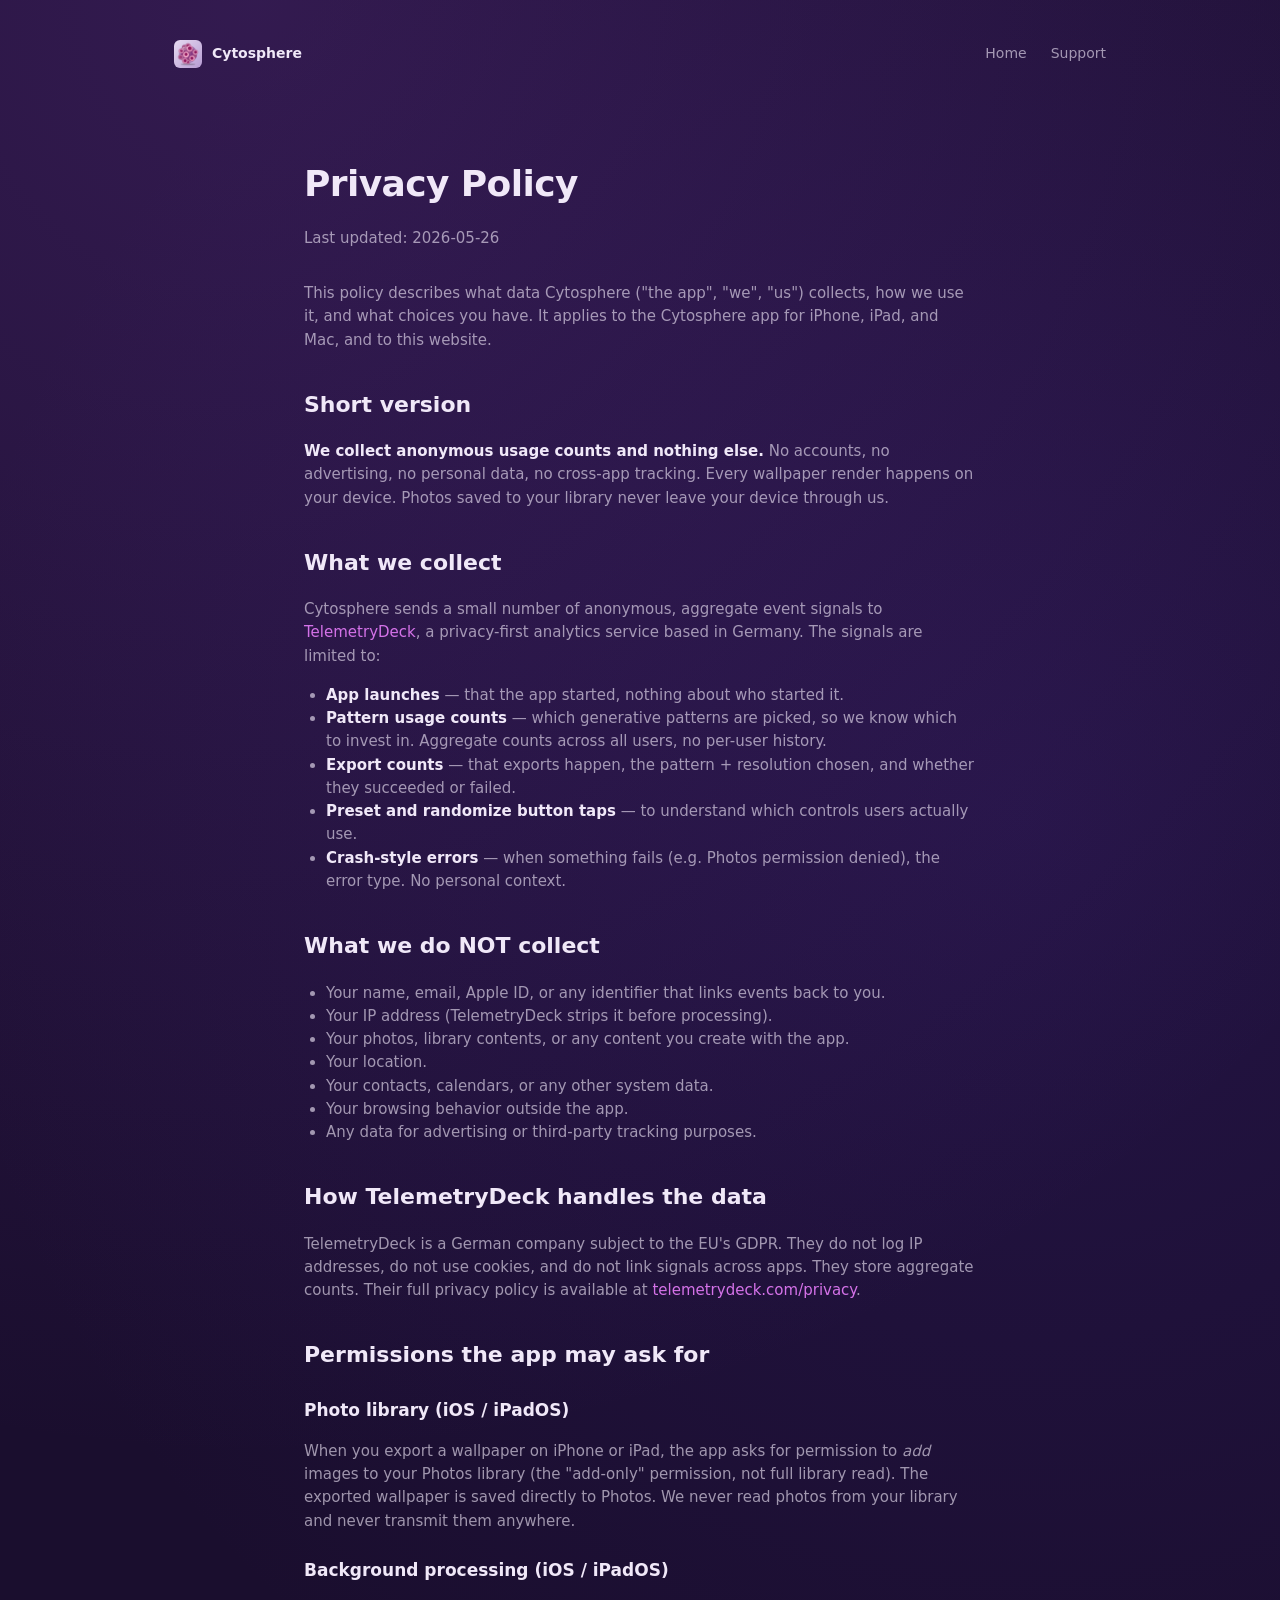
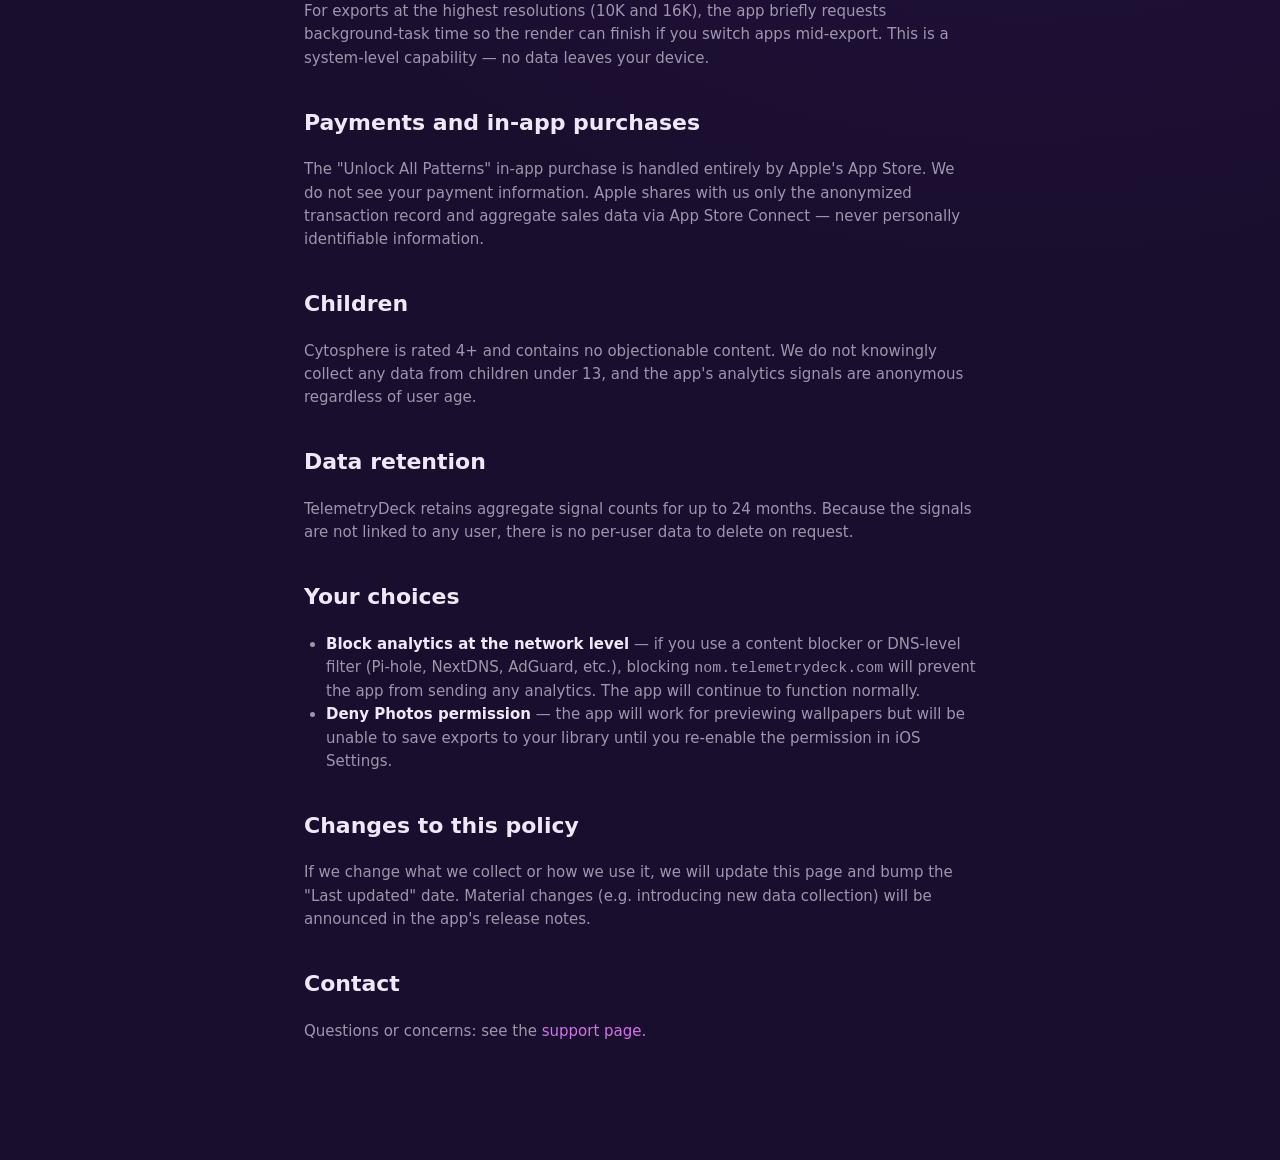
==== docs/privacy.html @ 8c1892de "Initial commit: Cytosphere v1.0 - 12 generative wallpaper patterns - Native SwiftUI app for iOS and " ====
<!DOCTYPE html>
<html lang="en">
<head>
    <meta charset="UTF-8">
    <meta name="viewport" content="width=device-width, initial-scale=1.0">
    <title>Privacy Policy — Cytosphere</title>
    <meta name="description" content="Cytosphere's privacy policy. We collect anonymous usage counts and nothing else.">
    <meta name="theme-color" content="#1a0e2e">
    <link rel="icon" type="image/png" href="assets/icon.png">
    <link rel="stylesheet" href="style.css">
</head>
<body>

<div class="container">
    <nav class="nav">
        <a class="nav-brand" href="index.html" style="color: var(--text); text-decoration: none;">
            <img src="assets/icon.png" alt="Cytosphere icon">
            <span>Cytosphere</span>
        </a>
        <div class="nav-links">
            <a href="index.html">Home</a>
            <a href="support.html">Support</a>
        </div>
    </nav>
</div>

<article class="doc">
    <h1>Privacy Policy</h1>
    <p class="doc-meta">Last updated: 2026-05-26</p>

    <p>This policy describes what data Cytosphere ("the app", "we", "us") collects, how we use it, and what choices you have. It applies to the Cytosphere app for iPhone, iPad, and Mac, and to this website.</p>

    <h2>Short version</h2>
    <p><strong>We collect anonymous usage counts and nothing else.</strong> No accounts, no advertising, no personal data, no cross-app tracking. Every wallpaper render happens on your device. Photos saved to your library never leave your device through us.</p>

    <h2>What we collect</h2>
    <p>Cytosphere sends a small number of anonymous, aggregate event signals to <a href="https://telemetrydeck.com">TelemetryDeck</a>, a privacy-first analytics service based in Germany. The signals are limited to:</p>
    <ul>
        <li><strong>App launches</strong> — that the app started, nothing about who started it.</li>
        <li><strong>Pattern usage counts</strong> — which generative patterns are picked, so we know which to invest in. Aggregate counts across all users, no per-user history.</li>
        <li><strong>Export counts</strong> — that exports happen, the pattern + resolution chosen, and whether they succeeded or failed.</li>
        <li><strong>Preset and randomize button taps</strong> — to understand which controls users actually use.</li>
        <li><strong>Crash-style errors</strong> — when something fails (e.g. Photos permission denied), the error type. No personal context.</li>
    </ul>

    <h2>What we do NOT collect</h2>
    <ul>
        <li>Your name, email, Apple ID, or any identifier that links events back to you.</li>
        <li>Your IP address (TelemetryDeck strips it before processing).</li>
        <li>Your photos, library contents, or any content you create with the app.</li>
        <li>Your location.</li>
        <li>Your contacts, calendars, or any other system data.</li>
        <li>Your browsing behavior outside the app.</li>
        <li>Any data for advertising or third-party tracking purposes.</li>
    </ul>

    <h2>How TelemetryDeck handles the data</h2>
    <p>TelemetryDeck is a German company subject to the EU's GDPR. They do not log IP addresses, do not use cookies, and do not link signals across apps. They store aggregate counts. Their full privacy policy is available at <a href="https://telemetrydeck.com/privacy/">telemetrydeck.com/privacy</a>.</p>

    <h2>Permissions the app may ask for</h2>
    <h3>Photo library (iOS / iPadOS)</h3>
    <p>When you export a wallpaper on iPhone or iPad, the app asks for permission to <em>add</em> images to your Photos library (the "add-only" permission, not full library read). The exported wallpaper is saved directly to Photos. We never read photos from your library and never transmit them anywhere.</p>

    <h3>Background processing (iOS / iPadOS)</h3>
    <p>For exports at the highest resolutions (10K and 16K), the app briefly requests background-task time so the render can finish if you switch apps mid-export. This is a system-level capability — no data leaves your device.</p>

    <h2>Payments and in-app purchases</h2>
    <p>The "Unlock All Patterns" in-app purchase is handled entirely by Apple's App Store. We do not see your payment information. Apple shares with us only the anonymized transaction record and aggregate sales data via App Store Connect — never personally identifiable information.</p>

    <h2>Children</h2>
    <p>Cytosphere is rated 4+ and contains no objectionable content. We do not knowingly collect any data from children under 13, and the app's analytics signals are anonymous regardless of user age.</p>

    <h2>Data retention</h2>
    <p>TelemetryDeck retains aggregate signal counts for up to 24 months. Because the signals are not linked to any user, there is no per-user data to delete on request.</p>

    <h2>Your choices</h2>
    <ul>
        <li><strong>Block analytics at the network level</strong> — if you use a content blocker or DNS-level filter (Pi-hole, NextDNS, AdGuard, etc.), blocking <code>nom.telemetrydeck.com</code> will prevent the app from sending any analytics. The app will continue to function normally.</li>
        <li><strong>Deny Photos permission</strong> — the app will work for previewing wallpapers but will be unable to save exports to your library until you re-enable the permission in iOS Settings.</li>
    </ul>

    <h2>Changes to this policy</h2>
    <p>If we change what we collect or how we use it, we will update this page and bump the "Last updated" date. Material changes (e.g. introducing new data collection) will be announced in the app's release notes.</p>

    <h2>Contact</h2>
    <p>Questions or concerns: see the <a href="support.html">support page</a>.</p>
</article>

</body>
</html>
---- docs/style.css ----
/* Cytosphere site — shared styles. Single file, no preprocessor.
   Colors lifted from the app icon (deep purple → pale lavender). */

:root {
    --bg-page:       #1a0e2e;
    --bg-card:       #251638;
    --bg-card-soft:  rgba(255, 255, 255, 0.04);
    --border:        rgba(255, 255, 255, 0.08);
    --text:          #f0e8f8;
    --text-dim:      rgba(240, 232, 248, 0.62);
    --text-faint:    rgba(240, 232, 248, 0.42);
    --accent:        #d472e8;
    --accent-deep:   #8b3fb5;
    --accent-soft:   rgba(212, 114, 232, 0.16);

    --max-width:     980px;
    --gap:           28px;
    --radius:        18px;
}

* { box-sizing: border-box; }

html, body {
    margin: 0; padding: 0;
    background: var(--bg-page);
    color: var(--text);
    font-family: -apple-system, BlinkMacSystemFont, "SF Pro Display", "Inter", "Segoe UI", system-ui, sans-serif;
    -webkit-font-smoothing: antialiased;
    line-height: 1.55;
}

body {
    background:
        radial-gradient(circle at 20% 0%, rgba(140, 70, 200, 0.22), transparent 50%),
        radial-gradient(circle at 80% 30%, rgba(70, 40, 150, 0.22), transparent 50%),
        var(--bg-page);
    min-height: 100vh;
}

.container {
    max-width: var(--max-width);
    margin: 0 auto;
    padding: 24px;
}

a {
    color: var(--accent);
    text-decoration: none;
    transition: color 0.15s;
}
a:hover { color: #f0a8ff; }

/* ---------- Top nav ---------- */
.nav {
    display: flex;
    align-items: center;
    justify-content: space-between;
    padding: 16px 0 24px;
    font-size: 14px;
}
.nav-brand {
    display: flex; align-items: center; gap: 10px;
    color: var(--text); font-weight: 600;
}
.nav-brand img { width: 28px; height: 28px; border-radius: 6px; }
.nav-links { display: flex; gap: 24px; }
.nav-links a { color: var(--text-dim); }
.nav-links a:hover { color: var(--text); }

/* ---------- Hero ---------- */
.hero {
    text-align: center;
    padding: 56px 0 64px;
}
.hero-icon {
    width: 180px; height: 180px;
    border-radius: 40px;
    margin: 0 auto 28px;
    box-shadow:
        0 28px 64px rgba(0, 0, 0, 0.5),
        0 6px 16px rgba(140, 70, 200, 0.3);
    display: block;
}
.hero h1 {
    font-size: 56px;
    font-weight: 700;
    letter-spacing: -1.6px;
    margin: 0 0 12px;
    background: linear-gradient(180deg, #ffffff 0%, #d8c4ec 100%);
    -webkit-background-clip: text;
    background-clip: text;
    color: transparent;
}
.hero-tagline {
    font-size: 22px;
    color: var(--text-dim);
    max-width: 560px;
    margin: 0 auto 32px;
    font-weight: 400;
}

.btn {
    display: inline-flex;
    align-items: center; justify-content: center; gap: 8px;
    padding: 14px 26px;
    border-radius: 12px;
    font-size: 15px; font-weight: 600;
    border: none; cursor: pointer;
    transition: transform 0.1s, box-shadow 0.15s;
    text-decoration: none;
}
.btn-primary {
    background: linear-gradient(180deg, #b94fd6, #8b3fb5);
    color: white;
    box-shadow: 0 6px 24px rgba(140, 70, 200, 0.4);
}
.btn-primary:hover { color: white; transform: translateY(-1px); }
.btn-primary[disabled] { opacity: 0.55; cursor: not-allowed; transform: none; }
.btn-secondary {
    background: var(--bg-card-soft);
    color: var(--text);
    border: 1px solid var(--border);
}
.btn-secondary:hover { background: rgba(255, 255, 255, 0.08); color: var(--text); }

.hero-ctas { display: flex; gap: 12px; justify-content: center; flex-wrap: wrap; }
.hero-meta {
    margin-top: 18px;
    font-size: 13px;
    color: var(--text-faint);
}

/* ---------- Section common ---------- */
.section { padding: 56px 0; }
.section-label {
    text-transform: uppercase;
    letter-spacing: 1.6px;
    font-size: 11px;
    color: var(--accent);
    font-weight: 700;
    margin: 0 0 12px;
}
.section h2 {
    font-size: 32px;
    font-weight: 700;
    letter-spacing: -0.5px;
    margin: 0 0 16px;
}
.section p { color: var(--text-dim); max-width: 640px; }

/* ---------- Feature grid ---------- */
.features {
    display: grid;
    grid-template-columns: repeat(auto-fit, minmax(260px, 1fr));
    gap: var(--gap);
    margin-top: 32px;
}
.feature {
    padding: 26px;
    background: var(--bg-card);
    border: 1px solid var(--border);
    border-radius: var(--radius);
}
.feature-icon {
    width: 44px; height: 44px;
    border-radius: 10px;
    background: var(--accent-soft);
    color: var(--accent);
    display: flex; align-items: center; justify-content: center;
    font-size: 22px;
    margin-bottom: 14px;
}
.feature h3 {
    margin: 0 0 6px;
    font-size: 17px;
    font-weight: 600;
}
.feature p {
    margin: 0;
    font-size: 14px;
    color: var(--text-dim);
}

/* ---------- Patterns list ---------- */
.patterns {
    display: grid;
    grid-template-columns: repeat(auto-fit, minmax(220px, 1fr));
    gap: 12px;
    margin-top: 24px;
}
.pattern-tag {
    padding: 12px 16px;
    background: var(--bg-card-soft);
    border: 1px solid var(--border);
    border-radius: 10px;
    font-size: 14px;
}
.pattern-tag .free {
    display: inline-block;
    margin-left: 6px;
    font-size: 10px;
    text-transform: uppercase;
    letter-spacing: 1px;
    color: #6ce58c;
    background: rgba(108, 229, 140, 0.13);
    padding: 2px 6px;
    border-radius: 4px;
}

/* ---------- Screenshot strip ---------- */
.shots {
    display: grid;
    grid-template-columns: repeat(auto-fit, minmax(220px, 1fr));
    gap: 16px;
    margin-top: 32px;
}
.shot {
    aspect-ratio: 9 / 16;
    border-radius: 22px;
    overflow: hidden;
    background: var(--bg-card);
    border: 1px solid var(--border);
    display: flex; align-items: center; justify-content: center;
    color: var(--text-faint);
    font-size: 12px;
    text-align: center;
    padding: 16px;
    position: relative;
}
.shot img { width: 100%; height: 100%; object-fit: cover; }
.shot.placeholder::before {
    content: "📱  Sample wallpaper";
    color: var(--text-faint);
}

/* ---------- Pricing ---------- */
.pricing {
    background: linear-gradient(180deg, rgba(140, 70, 200, 0.12), rgba(140, 70, 200, 0.02));
    border: 1px solid var(--border);
    border-radius: var(--radius);
    padding: 32px;
    margin-top: 32px;
    text-align: center;
}
.pricing .price {
    font-size: 44px;
    font-weight: 700;
    letter-spacing: -1px;
    margin: 8px 0;
}
.pricing .price small {
    font-size: 16px;
    color: var(--text-dim);
    font-weight: 400;
    margin-left: 4px;
}

/* ---------- Privacy summary ---------- */
.privacy-list {
    display: grid;
    grid-template-columns: 1fr 1fr;
    gap: 12px;
    margin-top: 18px;
}
.privacy-row {
    display: flex; gap: 10px; align-items: flex-start;
    font-size: 14px;
    color: var(--text-dim);
}
.privacy-row .check {
    color: #6ce58c;
    font-weight: 700;
}
.privacy-row .x {
    color: #e88b8b;
    font-weight: 700;
}

/* ---------- Footer ---------- */
.footer {
    margin-top: 64px;
    padding: 32px 0;
    border-top: 1px solid var(--border);
    color: var(--text-faint);
    font-size: 13px;
    display: flex;
    justify-content: space-between;
    flex-wrap: wrap;
    gap: 16px;
}
.footer a { color: var(--text-dim); }
.footer a:hover { color: var(--text); }
.footer-attribution {
    max-width: 540px;
    font-size: 11px;
    line-height: 1.5;
    color: var(--text-faint);
    margin-top: 14px;
}

/* ---------- Privacy / Support page ---------- */
.doc {
    max-width: 720px;
    margin: 0 auto;
    padding: 40px 24px 80px;
}
.doc h1 {
    font-size: 36px;
    letter-spacing: -0.6px;
    margin: 0 0 8px;
}
.doc-meta {
    color: var(--text-faint);
    font-size: 13px;
    margin-bottom: 32px;
}
.doc h2 {
    margin-top: 36px;
    font-size: 22px;
    font-weight: 600;
}
.doc h3 {
    margin-top: 24px;
    font-size: 17px;
    font-weight: 600;
}
.doc p, .doc li {
    color: var(--text-dim);
    font-size: 15px;
}
.doc strong { color: var(--text); }
.doc ul, .doc ol { padding-left: 22px; }

/* ---------- Responsive ---------- */
@media (max-width: 640px) {
    .hero { padding: 36px 0 48px; }
    .hero h1 { font-size: 40px; }
    .hero-tagline { font-size: 18px; }
    .hero-icon { width: 140px; height: 140px; border-radius: 32px; }
    .section h2 { font-size: 26px; }
    .privacy-list { grid-template-columns: 1fr; }
    .footer { flex-direction: column; align-items: flex-start; }
}
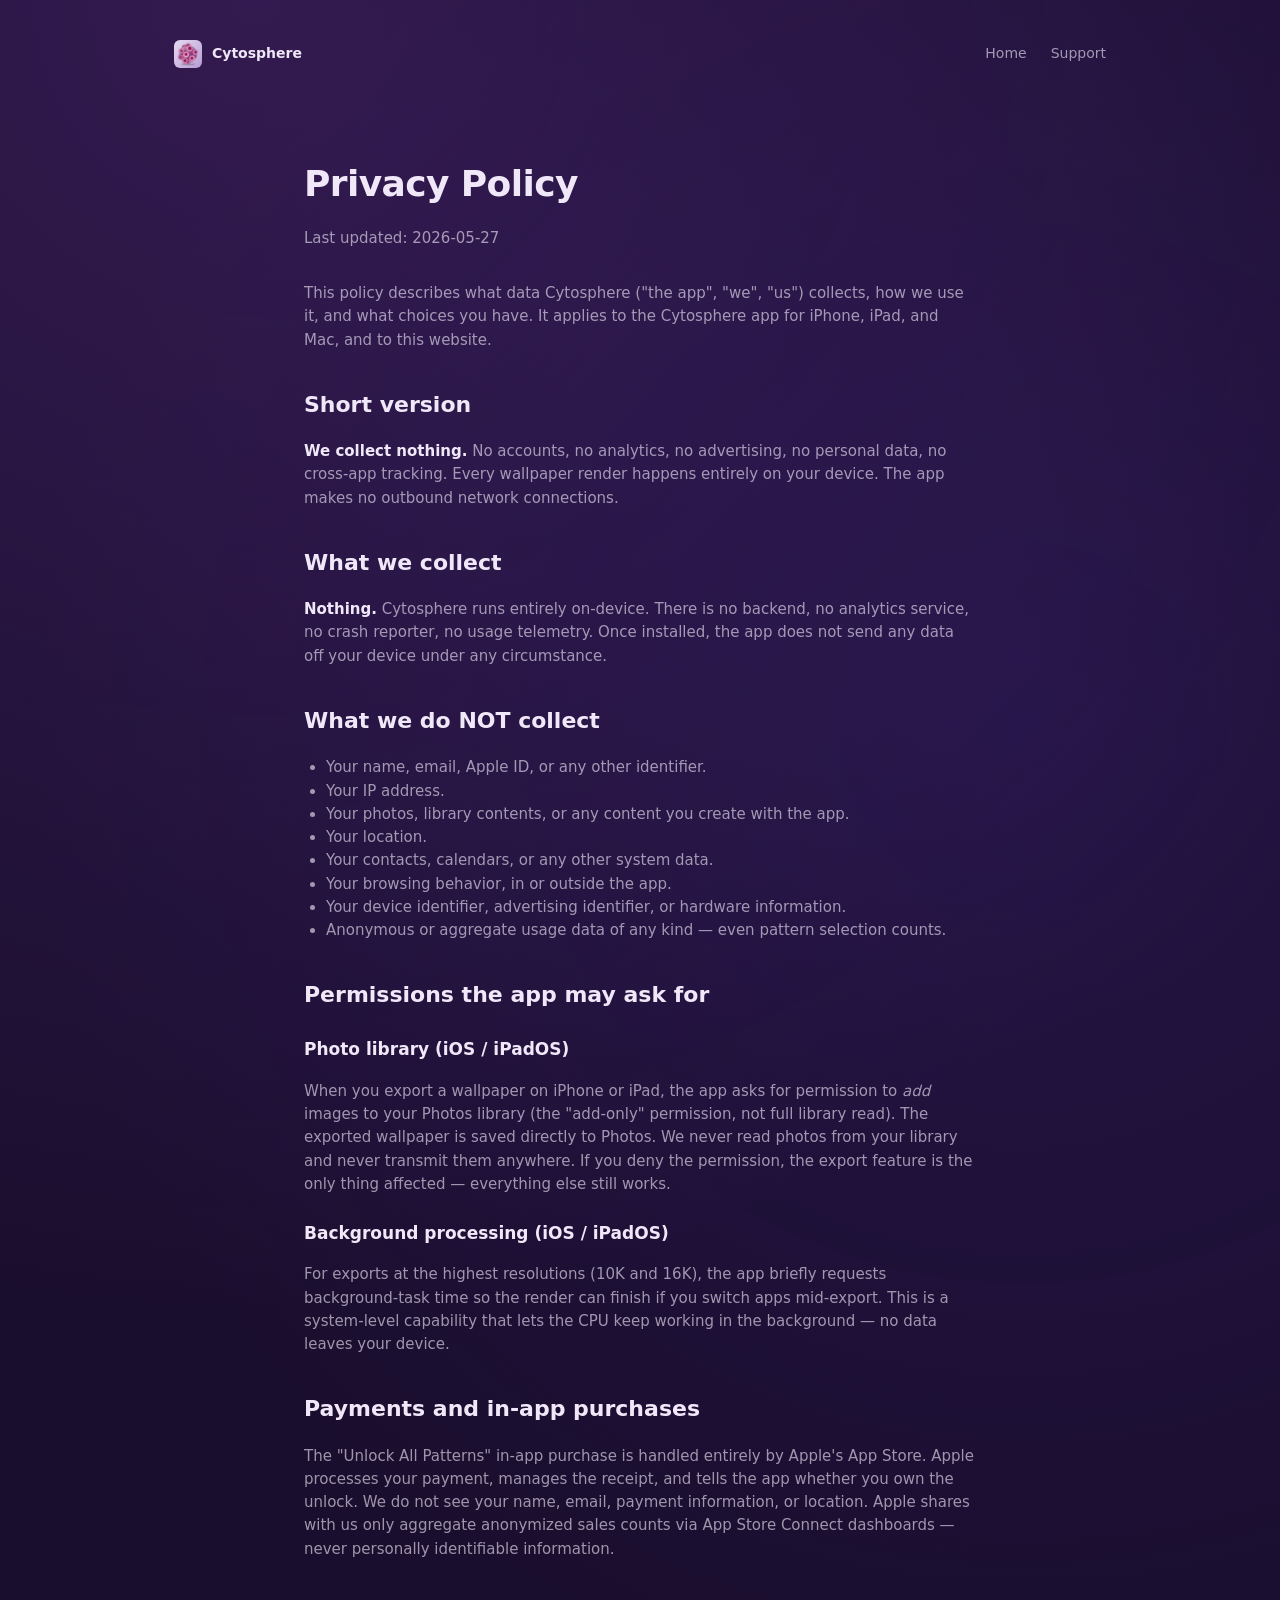
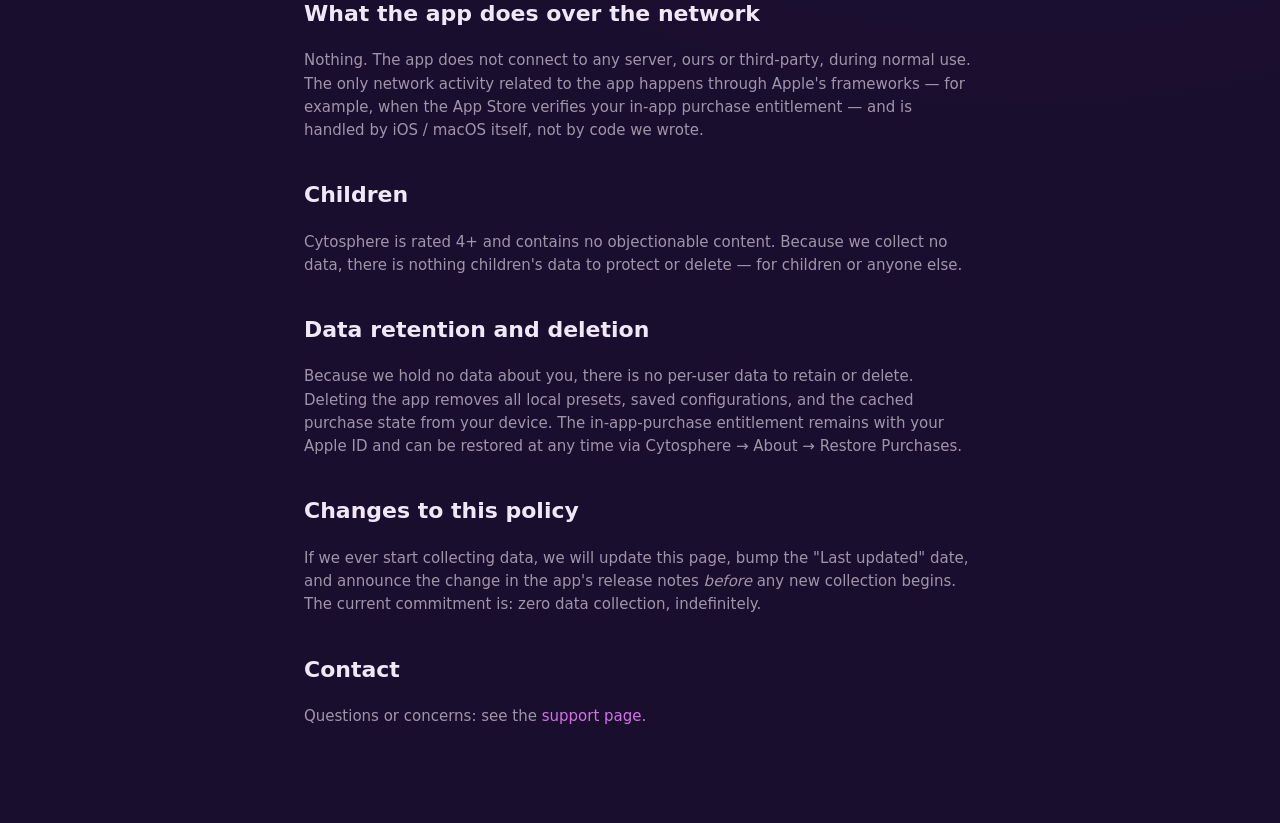
==== commit 57e5660b: "Disable TelemetryDeck for launch — App Privacy = Data Not Collected - Comment out TelemetryDeck.curr" ====
--- a/docs/privacy.html
+++ b/docs/privacy.html
@@ -4,7 +4,7 @@
     <meta charset="UTF-8">
     <meta name="viewport" content="width=device-width, initial-scale=1.0">
     <title>Privacy Policy — Cytosphere</title>
-    <meta name="description" content="Cytosphere's privacy policy. We collect anonymous usage counts and nothing else.">
+    <meta name="description" content="Cytosphere's privacy policy. We collect no data. The app runs entirely on your device.">
     <meta name="theme-color" content="#1a0e2e">
     <link rel="icon" type="image/png" href="assets/icon.png">
     <link rel="stylesheet" href="style.css">
@@ -26,61 +26,49 @@
 
 <article class="doc">
     <h1>Privacy Policy</h1>
-    <p class="doc-meta">Last updated: 2026-05-26</p>
+    <p class="doc-meta">Last updated: 2026-05-27</p>
 
     <p>This policy describes what data Cytosphere ("the app", "we", "us") collects, how we use it, and what choices you have. It applies to the Cytosphere app for iPhone, iPad, and Mac, and to this website.</p>
 
     <h2>Short version</h2>
-    <p><strong>We collect anonymous usage counts and nothing else.</strong> No accounts, no advertising, no personal data, no cross-app tracking. Every wallpaper render happens on your device. Photos saved to your library never leave your device through us.</p>
+    <p><strong>We collect nothing.</strong> No accounts, no analytics, no advertising, no personal data, no cross-app tracking. Every wallpaper render happens entirely on your device. The app makes no outbound network connections.</p>
 
     <h2>What we collect</h2>
-    <p>Cytosphere sends a small number of anonymous, aggregate event signals to <a href="https://telemetrydeck.com">TelemetryDeck</a>, a privacy-first analytics service based in Germany. The signals are limited to:</p>
-    <ul>
-        <li><strong>App launches</strong> — that the app started, nothing about who started it.</li>
-        <li><strong>Pattern usage counts</strong> — which generative patterns are picked, so we know which to invest in. Aggregate counts across all users, no per-user history.</li>
-        <li><strong>Export counts</strong> — that exports happen, the pattern + resolution chosen, and whether they succeeded or failed.</li>
-        <li><strong>Preset and randomize button taps</strong> — to understand which controls users actually use.</li>
-        <li><strong>Crash-style errors</strong> — when something fails (e.g. Photos permission denied), the error type. No personal context.</li>
-    </ul>
+    <p><strong>Nothing.</strong> Cytosphere runs entirely on-device. There is no backend, no analytics service, no crash reporter, no usage telemetry. Once installed, the app does not send any data off your device under any circumstance.</p>
 
     <h2>What we do NOT collect</h2>
     <ul>
-        <li>Your name, email, Apple ID, or any identifier that links events back to you.</li>
-        <li>Your IP address (TelemetryDeck strips it before processing).</li>
+        <li>Your name, email, Apple ID, or any other identifier.</li>
+        <li>Your IP address.</li>
         <li>Your photos, library contents, or any content you create with the app.</li>
         <li>Your location.</li>
         <li>Your contacts, calendars, or any other system data.</li>
-        <li>Your browsing behavior outside the app.</li>
-        <li>Any data for advertising or third-party tracking purposes.</li>
+        <li>Your browsing behavior, in or outside the app.</li>
+        <li>Your device identifier, advertising identifier, or hardware information.</li>
+        <li>Anonymous or aggregate usage data of any kind — even pattern selection counts.</li>
     </ul>
-
-    <h2>How TelemetryDeck handles the data</h2>
-    <p>TelemetryDeck is a German company subject to the EU's GDPR. They do not log IP addresses, do not use cookies, and do not link signals across apps. They store aggregate counts. Their full privacy policy is available at <a href="https://telemetrydeck.com/privacy/">telemetrydeck.com/privacy</a>.</p>
 
     <h2>Permissions the app may ask for</h2>
     <h3>Photo library (iOS / iPadOS)</h3>
-    <p>When you export a wallpaper on iPhone or iPad, the app asks for permission to <em>add</em> images to your Photos library (the "add-only" permission, not full library read). The exported wallpaper is saved directly to Photos. We never read photos from your library and never transmit them anywhere.</p>
+    <p>When you export a wallpaper on iPhone or iPad, the app asks for permission to <em>add</em> images to your Photos library (the "add-only" permission, not full library read). The exported wallpaper is saved directly to Photos. We never read photos from your library and never transmit them anywhere. If you deny the permission, the export feature is the only thing affected — everything else still works.</p>
 
     <h3>Background processing (iOS / iPadOS)</h3>
-    <p>For exports at the highest resolutions (10K and 16K), the app briefly requests background-task time so the render can finish if you switch apps mid-export. This is a system-level capability — no data leaves your device.</p>
+    <p>For exports at the highest resolutions (10K and 16K), the app briefly requests background-task time so the render can finish if you switch apps mid-export. This is a system-level capability that lets the CPU keep working in the background — no data leaves your device.</p>
 
     <h2>Payments and in-app purchases</h2>
-    <p>The "Unlock All Patterns" in-app purchase is handled entirely by Apple's App Store. We do not see your payment information. Apple shares with us only the anonymized transaction record and aggregate sales data via App Store Connect — never personally identifiable information.</p>
+    <p>The "Unlock All Patterns" in-app purchase is handled entirely by Apple's App Store. Apple processes your payment, manages the receipt, and tells the app whether you own the unlock. We do not see your name, email, payment information, or location. Apple shares with us only aggregate anonymized sales counts via App Store Connect dashboards — never personally identifiable information.</p>
+
+    <h2>What the app does over the network</h2>
+    <p>Nothing. The app does not connect to any server, ours or third-party, during normal use. The only network activity related to the app happens through Apple's frameworks — for example, when the App Store verifies your in-app purchase entitlement — and is handled by iOS / macOS itself, not by code we wrote.</p>
 
     <h2>Children</h2>
-    <p>Cytosphere is rated 4+ and contains no objectionable content. We do not knowingly collect any data from children under 13, and the app's analytics signals are anonymous regardless of user age.</p>
+    <p>Cytosphere is rated 4+ and contains no objectionable content. Because we collect no data, there is nothing children's data to protect or delete — for children or anyone else.</p>
 
-    <h2>Data retention</h2>
-    <p>TelemetryDeck retains aggregate signal counts for up to 24 months. Because the signals are not linked to any user, there is no per-user data to delete on request.</p>
-
-    <h2>Your choices</h2>
-    <ul>
-        <li><strong>Block analytics at the network level</strong> — if you use a content blocker or DNS-level filter (Pi-hole, NextDNS, AdGuard, etc.), blocking <code>nom.telemetrydeck.com</code> will prevent the app from sending any analytics. The app will continue to function normally.</li>
-        <li><strong>Deny Photos permission</strong> — the app will work for previewing wallpapers but will be unable to save exports to your library until you re-enable the permission in iOS Settings.</li>
-    </ul>
+    <h2>Data retention and deletion</h2>
+    <p>Because we hold no data about you, there is no per-user data to retain or delete. Deleting the app removes all local presets, saved configurations, and the cached purchase state from your device. The in-app-purchase entitlement remains with your Apple ID and can be restored at any time via Cytosphere → About → Restore Purchases.</p>
 
     <h2>Changes to this policy</h2>
-    <p>If we change what we collect or how we use it, we will update this page and bump the "Last updated" date. Material changes (e.g. introducing new data collection) will be announced in the app's release notes.</p>
+    <p>If we ever start collecting data, we will update this page, bump the "Last updated" date, and announce the change in the app's release notes <em>before</em> any new collection begins. The current commitment is: zero data collection, indefinitely.</p>
 
     <h2>Contact</h2>
     <p>Questions or concerns: see the <a href="support.html">support page</a>.</p>
--- a/docs/style.css
+++ b/docs/style.css
@@ -215,22 +215,110 @@
     margin-top: 32px;
 }
 .shot {
-    aspect-ratio: 9 / 16;
+    aspect-ratio: 1 / 1;             /* exports are square 6K × 6K */
     border-radius: 22px;
     overflow: hidden;
+    /* Background only shows during image-loading; once the img paints it
+       covers the whole tile, so we don't need a border or contrasting bg. */
     background: var(--bg-card);
-    border: 1px solid var(--border);
-    display: flex; align-items: center; justify-content: center;
+    border: none;
+    display: block;
+    position: relative;
+    box-shadow: 0 12px 32px rgba(0, 0, 0, 0.3);
+    /* Reset <button> defaults (margins, padding, font) */
+    margin: 0;
+    padding: 0;
+    cursor: pointer;
+    font-family: inherit;
     color: var(--text-faint);
     font-size: 12px;
     text-align: center;
-    padding: 16px;
-    position: relative;
-}
-.shot img { width: 100%; height: 100%; object-fit: cover; }
+    transition: transform 0.15s ease, box-shadow 0.15s ease;
+    -webkit-appearance: none;
+    appearance: none;
+}
+.shot:hover {
+    transform: translateY(-3px);
+    box-shadow: 0 18px 48px rgba(0, 0, 0, 0.45),
+                0 0 0 1px rgba(212, 114, 232, 0.25);
+}
+.shot:focus-visible {
+    outline: 2px solid var(--accent);
+    outline-offset: 3px;
+}
+.shot img {
+    width: 100%; height: 100%;
+    object-fit: cover;
+    display: block;
+    /* Strip the default inline-baseline gap below an <img> */
+    vertical-align: bottom;
+}
 .shot.placeholder::before {
     content: "📱  Sample wallpaper";
     color: var(--text-faint);
+    padding: 16px;
+}
+
+/* Lightbox modal — uses native <dialog> for accessibility (focus trap,
+   ESC to close, etc.). The dialog auto-sizes to the image rather than
+   filling 92vw — that way there's no white frame around the image. */
+dialog.lightbox {
+    border: none;
+    padding: 0;
+    margin: auto;
+    /* User-agent stylesheet sets a white background on <dialog>; override
+       both 'background' and 'background-color' so neither wins. */
+    background: transparent;
+    background-color: transparent;
+    color: inherit;
+    overflow: visible;
+    /* Let the dialog shrink to fit its single <img> child */
+    width: fit-content;
+    max-width: 92vw;
+    max-height: 92vh;
+}
+dialog.lightbox::backdrop {
+    background: rgba(8, 4, 16, 0.88);
+    backdrop-filter: blur(12px);
+    -webkit-backdrop-filter: blur(12px);
+}
+dialog.lightbox img {
+    display: block;
+    max-width: 92vw;
+    max-height: 92vh;
+    width: auto; height: auto;        /* preserve native aspect ratio */
+    border-radius: 16px;
+    box-shadow: 0 24px 72px rgba(0, 0, 0, 0.7);
+}
+/* Close button sits INSIDE the image's top-right corner — pinning it
+   outside the image would clip on small viewports where the dialog
+   already fills 92vh top-to-bottom. Dark backdrop + white × shows over
+   both light and dark wallpapers. */
+.lightbox-close {
+    position: absolute;
+    top: 14px; right: 14px;
+    width: 40px; height: 40px;
+    background: rgba(0, 0, 0, 0.55);
+    color: white;
+    border: 1px solid rgba(255, 255, 255, 0.2);
+    border-radius: 50%;
+    font-size: 22px;
+    line-height: 1;
+    cursor: pointer;
+    display: flex; align-items: center; justify-content: center;
+    transition: background 0.15s, transform 0.1s;
+    font-family: inherit;
+    z-index: 2;
+    -webkit-backdrop-filter: blur(8px);
+    backdrop-filter: blur(8px);
+}
+.lightbox-close:hover {
+    background: rgba(0, 0, 0, 0.75);
+    transform: scale(1.05);
+}
+.lightbox-close:focus-visible {
+    outline: 2px solid white;
+    outline-offset: 2px;
 }
 
 /* ---------- Pricing ---------- */
